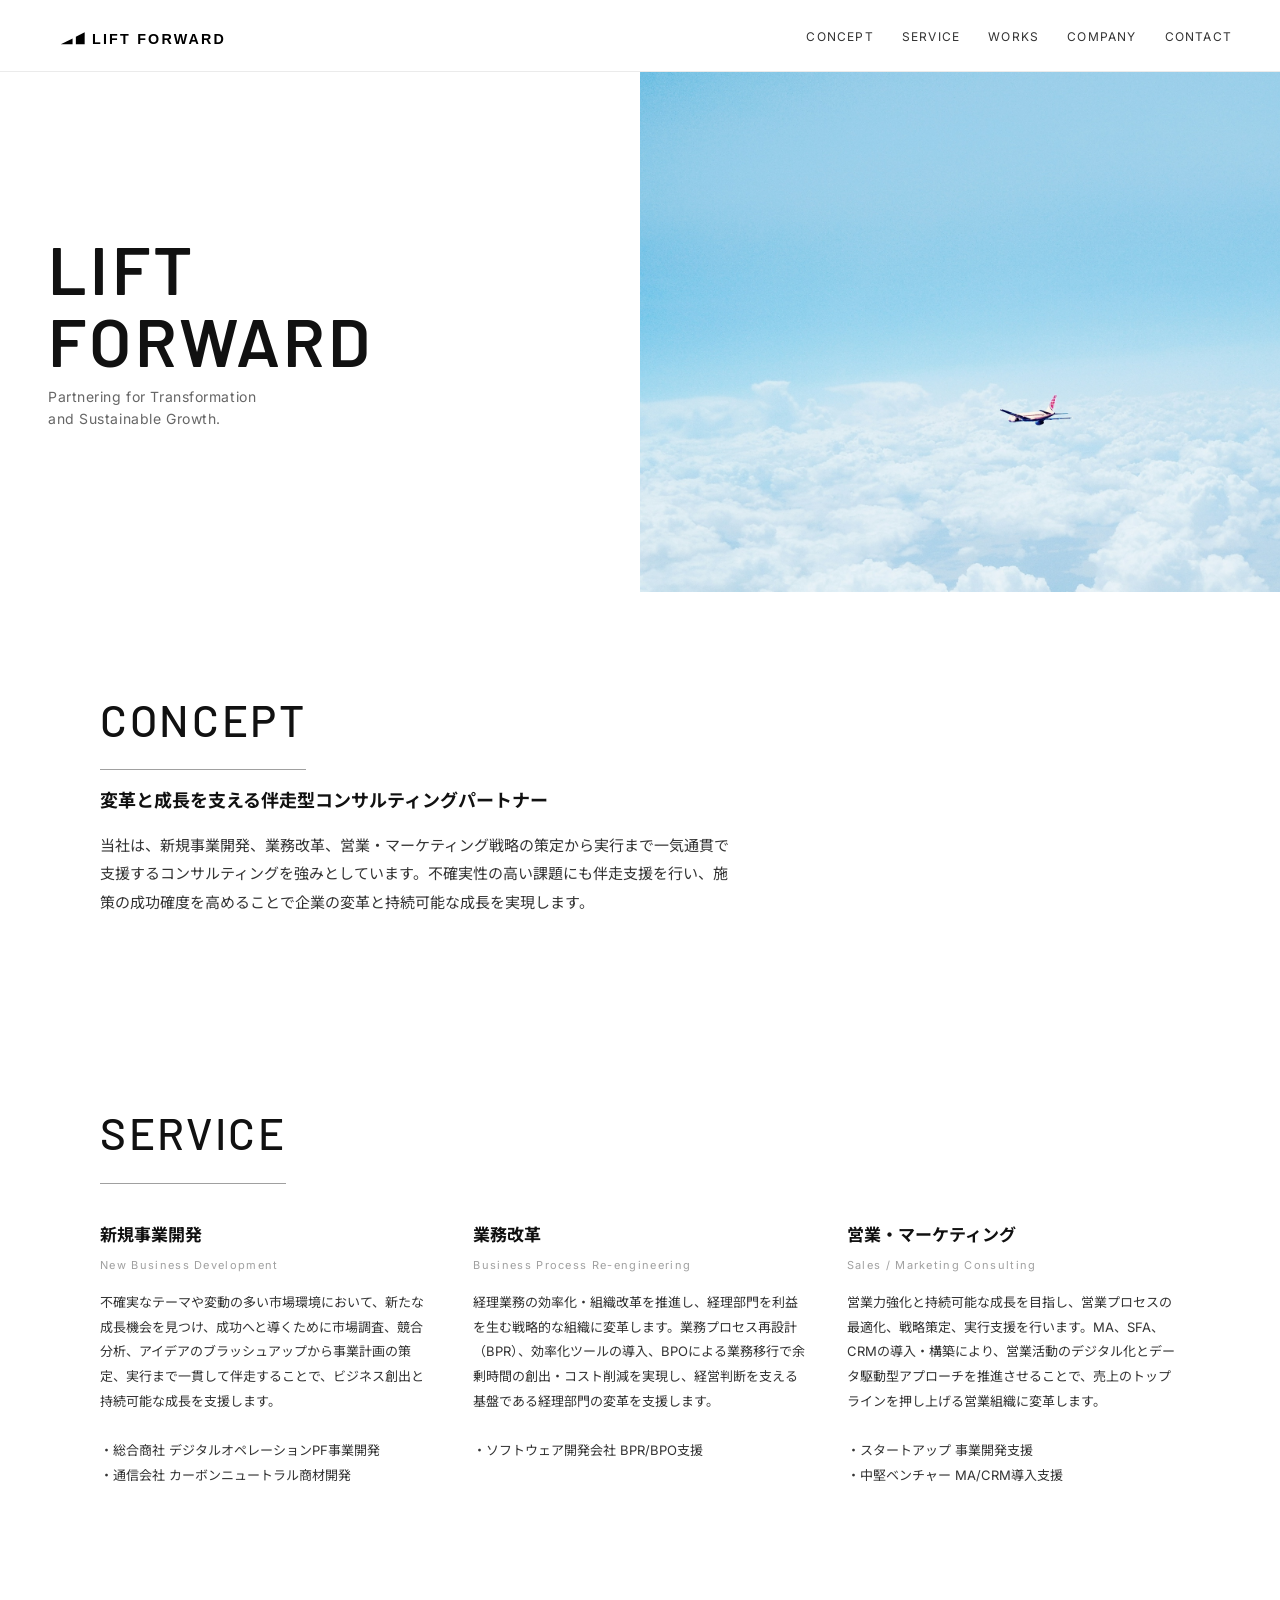
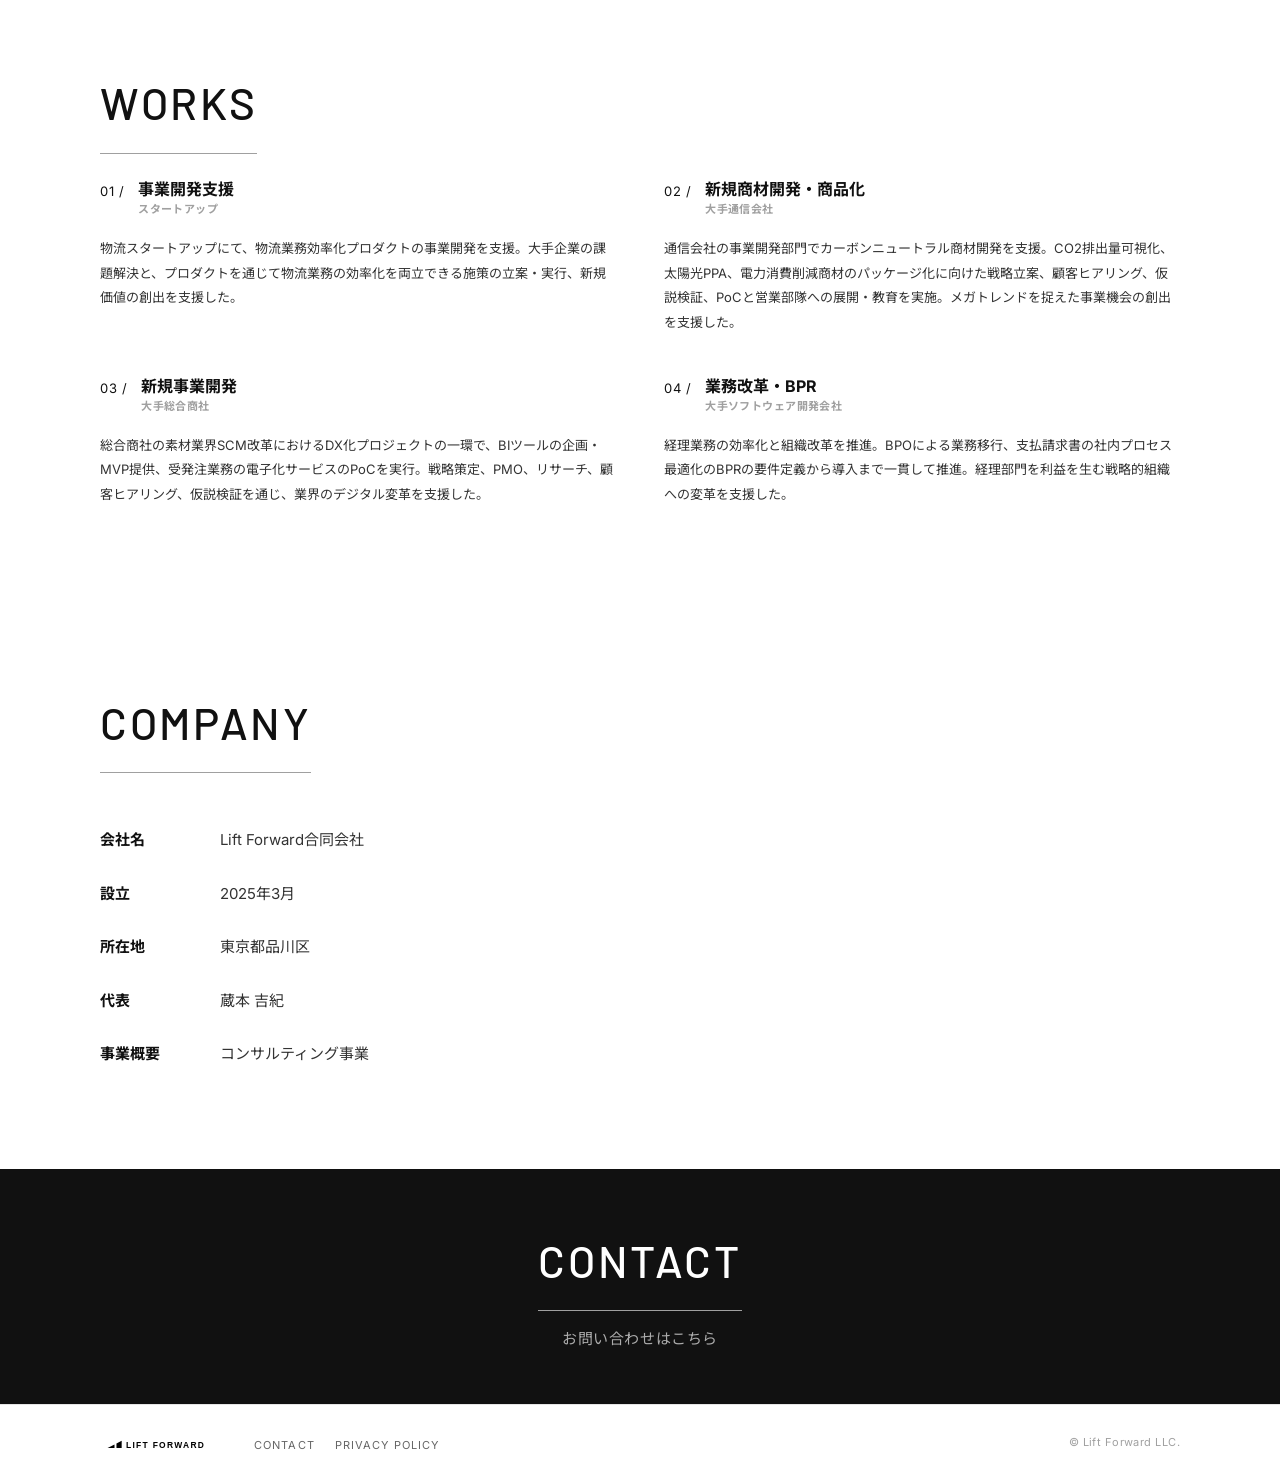
==== index.html @ ae910fff "initial commit" ====
<!DOCTYPE html>
<html lang="ja">

<head>
  <meta charset="UTF-8">
  <meta http-equiv="X-UA-Compatible" content="IE=edge">
  <meta name="viewport" content="width=device-width, initial-scale=1.0">
  <title>Lift Forward</title>
    <link rel="icon" href="/favicon.ico" type="image/x-icon">
    <link rel="shortcut icon" href="/favicon.ico" type="image/x-icon">
  <link rel="preconnect" href="https://fonts.googleapis.com">
  <link rel="preconnect" href="https://fonts.gstatic.com" crossorigin>
  <link href="https://fonts.googleapis.com/css2?family=Barlow:wght@500;600&family=Inter:wght@400&family=Noto+Sans+JP:wght@400;700&display=swap" rel="stylesheet">
  <link rel="stylesheet" href="/css/style.css">
  <script src="/js/script.js"></script>
</head>

<body>
  <header class="header container--1400 fade-in">
    <a class="header__logo" href="/">
      <img src="/img/logo.svg" alt="Lift Forward">
    </a>
    <span class="header__menu-btn"></span>
    <nav class="header__menu">
      <ul class="header__menu-list">
        <li class="header__menu-item">
          <a href="#concept">CONCEPT</a>
        </li>
        <li class="header__menu-item">
          <a href="#service">SERVICE</a>
        </li>
        <li class="header__menu-item">
          <a href="#works">WORKS</a>
        </li>
        <li class="header__menu-item">
          <a href="#company">COMPANY</a>
        </li>
        <li class="header__menu-item">
          <a href="#contact">CONTACT</a>
        </li>
      </ul>
    </nav>
  </header>

  <main>
    <div class="mv fade-in">
      <div class="mv__content">
        <h1 class="heading--1">LIFT<br>FORWARD</h1>
        <p class="mv__text">Partnering for Transformation<br class="is-pc"> and Sustainable Growth.</p>
      </div>
      <div class="mv__photo"></div>
    </div>

    <section id="concept" class="concept container--1200">
      <h2 class="heading--2 fade-in">CONCEPT</h2>
      <div class="fade-in">
        <div class="concept__title">変革と成長を支える伴走型コンサルティングパートナー</div>
        <p class="concept__text">
          当社は、新規事業開発、業務改革、営業・マーケティング戦略の策定から実行まで一気通貫で支援するコンサルティングを強みとしています。不確実性の高い課題にも伴走支援を行い、施策の成功確度を高めることで企業の変革と持続可能な成長を実現します。
        </p>
      </div>
    </section>

    <section id="service" class="service container--1050">
      <h2 class="heading--2 service__heading fade-in">SERVICE</h2>
      <div class="service__content">
        <div class="service__item fade-in">
          <div class="service__detail">
            <h3 class="service__title" data-title="New Business Development">新規事業開発</h3>
            <p class="service__text">
              不確実なテーマや変動の多い市場環境において、新たな成長機会を見つけ、成功へと導くために市場調査、競合分析、アイデアのブラッシュアップから事業計画の策定、実行まで一貫して伴走することで、ビジネス創出と持続可能な成長を支援します。<br><br>
              
              ・総合商社 デジタルオペレーションPF事業開発<br>
              ・通信会社 カーボンニュートラル商材開発
            </p>
          </div>
        </div>
        <div class="service__item fade-in">
          <div class="service__detail">
            <h3 class="service__title" data-title="Business Process Re-engineering">業務改革</h3>
            <p class="service__text">
              経理業務の効率化・組織改革を推進し、経理部門を利益を生む戦略的な組織に変革します。業務プロセス再設計（BPR）、効率化ツールの導入、BPOによる業務移行で余剰時間の創出・コスト削減を実現し、経営判断を支える基盤である経理部門の変革を支援します。<br><br>
              
              ・ソフトウェア開発会社 BPR/BPO支援<br>
            </p>
          </div>
        </div>
        <div class="service__item fade-in">
          <div class="service__detail">
            <h3 class="service__title" data-title="Sales / Marketing Consulting">営業・マーケティング</h3>
            <p class="service__text">
              営業力強化と持続可能な成長を目指し、営業プロセスの最適化、戦略策定、実行支援を行います。MA、SFA、CRMの導入・構築により、営業活動のデジタル化とデータ駆動型アプローチを推進させることで、売上のトップラインを押し上げる営業組織に変革します。<br><br>
              
              ・スタートアップ 事業開発支援<br>
              ・中堅ベンチャー MA/CRM導入支援
            </p>
          </div>
        </div>
      </div>
    </section>

    <section id="works" class="works container--1050">
      <h2 class="heading--2 works__heading fade-in">WORKS</h2>
      <div class="works__wrap fade-in">
        <div class="works__content">
          <div class="works__item">
            <div class="works__title-block">
              <span class="works__num">01</span>
              <div class="works__subtitle">スタートアップ</div>
              <div class="works__title">事業開発支援</div>
            </div>
            <p class="works__text">
              物流スタートアップにて、物流業務効率化プロダクトの事業開発を支援。大手企業の課題解決と、プロダクトを通じて物流業務の効率化を両立できる施策の立案・実行、新規価値の創出を支援した。
            </p>
          </div>
          <div class="works__item">
            <div class="works__title-block">
              <span class="works__num">02</span>
              <div class="works__subtitle">大手通信会社</div>
              <div class="works__title">新規商材開発・商品化</div>
            </div>
            <p class="works__text">
              通信会社の事業開発部門でカーボンニュートラル商材開発を支援。CO2排出量可視化、太陽光PPA、電力消費削減商材のパッケージ化に向けた戦略立案、顧客ヒアリング、仮説検証、PoCと営業部隊への展開・教育を実施。メガトレンドを捉えた事業機会の創出を支援した。
            </p>
          </div>
          <div class="works__item">
            <div class="works__title-block">
              <span class="works__num">03</span>
              <div class="works__subtitle">大手総合商社</div>
              <div class="works__title">新規事業開発</div>
            </div>
            <p class="works__text">
              総合商社の素材業界SCM改革におけるDX化プロジェクトの一環で、BIツールの企画・MVP提供、受発注業務の電子化サービスのPoCを実行。戦略策定、PMO、リサーチ、顧客ヒアリング、仮説検証を通じ、業界のデジタル変革を支援した。
            </p>
          </div>
          <div class="works__item">
            <div class="works__title-block">
              <span class="works__num">04</span>
              <div class="works__subtitle">大手ソフトウェア開発会社</div>
              <div class="works__title">業務改革・BPR</div>
            </div>
            <p class="works__text">
              経理業務の効率化と組織改革を推進。BPOによる業務移行、支払請求書の社内プロセス最適化のBPRの要件定義から導入まで一貫して推進。経理部門を利益を生む戦略的組織への変革を支援した。
            </p>
          </div>
        </div>
        <div class="works__period">
          <div class="works__period-text">2021&nbsp;</div>
          <span class="works__period-line"></span>
          <div class="works__period-text">&nbsp;Present</div>
        </div>
      </div>
    </section>


    <section id="company" class="company container--1050 fade-in">
      <h2 class="heading--2">COMPANY</h2>
      <dl class="company__table">
        <dt>会社名</dt>
        <dd>Lift Forward合同会社</dd>
        <dt>設立</dt>
        <dd>2025年3月</dd>
        <dt>所在地</dt>
        <dd>東京都品川区</dd>
        <dt>代表</dt>
        <dd>蔵本 吉紀</dd>
        <dt>事業概要</dt>
        <dd>コンサルティング事業</dd>       
      </dl>
    </section>

    <section id="contact" class="contact fade-in">
      <a href="https://share.hsforms.com/1t3qfGLi1QRy1oQM1KG4_0g597ad" target="_blank" rel="noopener noreferrer">
        <h2 class="heading--2 contact__heading">CONTACT</h2>
        <div class="contact__text">お問い合わせはこちら</div>
      </a>
    </section>
  </main>

  <footer class="footer">
    <div class="footer__inner container--1200">
      <a href="/">
        <img class="footer__logo" src="/img/logo.svg" alt="Lift Forward">
      </a>
      <div class="spacer is-sp"></div>
      <ul class="footer__menu">
        <li class="footer__menu-item">
          <a href="https://42mtbp.share-na2.hsforms.com/2_3L29lLdQd2kLqpNpSA-Hw" rel="noopener noreferrer">CONTACT</a>
        </li>
        <li class="footer__menu-item">
          <a href="privacy.html" rel="noopener noreferrer">PRIVACY POLICY</a>
        </li>
      </ul>
      <div class="footer__copyright">© Lift Forward LLC.</div>
    </div>
  </footer>
</body>

</html>
---- css/style.css ----
/* ============================================================
   Lift Forward — style.css

   Type scale  : Major Third (×1.25)
                 0.75rem / 0.875rem / 1rem / 1.25rem / 1.5rem
                 + clamp() for display headings
   Units       : rem for fonts & spacing / px for borders & fixed UI
   Borders     : 4箇所のみ（header下・CONCEPTアクセント・SERVICE区切り・footer上）
   Web fonts   : Lusitana(400) + Noto Sans JP(400,700) のみ
   ============================================================ */


/* ── Variables ─────────────────────────── */

:root {
  --black   : #111111;
  --white   : #ffffff;
  --gray    : #a0a0a0;
  --text    : #333333;
  --muted   : #666666;

  --header-h: 72px;
  --pad-x   : 3rem;       /* 48px */
  --max-w   : 1080px;
  --sec-py  : 5.5rem;     /* ~88px */
}

@media (max-width: 899px) {
  :root {
    --header-h: 56px;
    --pad-x   : 1.25rem;  /* 20px */
    --sec-py  : 3.5rem;   /* 56px */
  }
}


/* ── Reset ─────────────────────────────── */

*, *::before, *::after { box-sizing: border-box; }

html { scroll-behavior: smooth; }

body, h1, h2, h3, p, dl, dt, dd, ul, ol, li, figure {
  margin: 0; padding: 0;
}

ul, ol  { list-style: none; }
img     { display: block; max-width: 100%; }
a       { color: inherit; text-decoration: none; }

h1, h2, h3 { font-size: inherit; font-weight: inherit; }


/* ── Base ──────────────────────────────── */

body {
  font-family   : 'Inter', 'Noto Sans JP', sans-serif;
  font-size     : 1rem;          /* 16px */
  line-height   : 1.8;
  color         : var(--text);
  background    : var(--white);
  -webkit-font-smoothing: antialiased;
}

body.is-fixed { overflow: hidden; }


/* ── Visibility ────────────────────────── */

.is-pc { display: block; }
.is-sp { display: none;  }

@media (max-width: 899px) {
  .is-pc { display: none;  }
  .is-sp { display: block; }
}

/* fade-in: JS が .scroll-in を付与するが非表示にはしない */
.fade-in, .scroll-in { opacity: 1; transform: none; }


/* ── Display type ──────────────────────── */

/*
  Major Third スケール（×1.25）
  display-lg : clamp(3rem, 5.5vw, 4.5rem)  = 48–72px
  display-sm : clamp(2rem, 4vw,   3.5rem)  = 32–56px
*/

.heading--1 {
  font-family   : 'Barlow', sans-serif;
  font-size     : clamp(2.75rem, 5.5vw, 4.25rem);
  font-weight   : 600;
  line-height   : 1.05;
  letter-spacing: 0.05em;
  color         : var(--black);
}

.heading--2 {
  font-family   : 'Barlow', sans-serif;
  font-size     : clamp(1.75rem, 3.5vw, 2.75rem);
  font-weight   : 500;
  letter-spacing: 0.06em;
  color         : var(--black);
  padding-bottom: 0.625rem;
  border-bottom : 1px solid var(--gray);
  display       : inline-block;
}


/* ── Header ────────────────────────────── */

.header {
  position      : fixed;
  top           : 0; left: 0; right: 0;
  height        : var(--header-h);
  display       : flex;
  align-items   : center;
  justify-content: space-between;
  padding       : 0 var(--pad-x);
  background    : var(--white);
  border-bottom : 1px solid rgba(0,0,0,0.08);  /* ① header下 */
  z-index       : 100;
}

.header__logo img {
  height: 2.75rem;   /* 44px */
  width : auto;
}

/* Nav — PC */
.header__menu-list { display: flex; gap: 1.75rem; }

.header__menu-item a {
  font-family   : 'Inter', sans-serif;
  font-size     : 0.75rem;     /* 12px */
  font-weight   : 400;
  letter-spacing: 0.1em;
  position      : relative;
}

.header__menu-item a::after {
  content   : '';
  position  : absolute;
  bottom    : -2px; left: 0;
  width     : 0; height: 1px;
  background: var(--black);
  transition: width 0.25s ease;
}
.header__menu-item a:hover::after { width: 100%; }

/* Hamburger — SP */
.header__menu-btn { display: none; }

@media (max-width: 899px) {
  .header__logo img { height: 2rem; }

  .header__menu-btn {
    display : block;
    position: relative;
    width: 1.625rem; height: 1rem;   /* 26×16px */
    cursor  : pointer;
    z-index : 301;
  }
  .header__menu-btn::before,
  .header__menu-btn::after {
    content   : '';
    position  : absolute;
    left      : 0;
    width     : 100%; height: 1px;
    background: var(--black);
    transition: transform 0.3s ease, background 0.3s ease;
  }
  .header__menu-btn::before { top: 3px; }
  .header__menu-btn::after  { top: 13px; }

  .header__menu-btn.is-open::before,
  .header__menu-btn.is-open::after { background: var(--white); }
  .header__menu-btn.is-open::before { transform: translateY(5px)  rotate(45deg);  }
  .header__menu-btn.is-open::after  { transform: translateY(-5px) rotate(-45deg); }

  /* SP overlay menu */
  .header__menu {
    position  : fixed; inset: 0;
    background: var(--black);
    display   : flex;
    align-items: center;
    padding   : 0 var(--pad-x);
    opacity   : 0; visibility: hidden;
    transition: opacity 0.3s ease, visibility 0.3s ease;
    z-index   : 300;
  }
  .header__menu.is-open { opacity: 1; visibility: visible; }

  .header__menu-list { flex-direction: column; gap: 1.25rem; }

  .header__menu-item a {
    color      : var(--white);
    font-size  : 1.5rem;
    font-weight: 300;
  }
  .header__menu-item a::after { background: var(--white); }
}


/* ── MV / Hero ─────────────────────────── */

.mv {
  display              : grid;
  grid-template-columns: 1fr 1fr;
  height               : 58vh;
  min-height           : 380px;
  max-height           : 520px;
  margin-top           : var(--header-h);
  overflow             : hidden;
}

.mv__content {
  display        : flex;
  flex-direction : column;
  justify-content: center;
  padding        : 3.5rem var(--pad-x);
}

.mv__photo {
  background: url(/img/mv_pc_01.jpg) center / cover no-repeat;
}

.mv__text {
  margin-top    : 0.625rem;   /* 10px */
  font-size     : 0.875rem;   /* 14px */
  font-weight   : 400;
  letter-spacing: 0.04em;
  line-height   : 1.6;
  color         : var(--muted);
}

@media (max-width: 899px) {
  .mv {
    display   : block;
    position  : relative;
    height    : 72vw;
    min-height: 300px;
    max-height: 440px;
  }
  .mv__photo {
    background-image: url(/img/mv_sp_01.jpg);
    position: absolute; inset: 0;
    height  : 100%;
  }
  .mv__content {
    position: absolute; inset: 0;
    z-index : 1;
    display : flex;
    flex-direction : column;
    justify-content: center;
    padding : 1.75rem var(--pad-x);
    background: transparent;
  }
  .heading--1 { font-size: 2.25rem; }
  .mv__text   { margin-top: 0.5rem; font-size: 0.75rem; }
}


/* ── Section wrapper (共通) ────────────── */

.concept,
.service,
.works,
.company {
  max-width: calc(var(--max-w) + var(--pad-x) * 2);
  margin   : 0 auto;
  padding  : var(--sec-py) var(--pad-x);
}


/* ── CONCEPT ───────────────────────────── */

.concept__title {
  margin-top    : 1rem;
  font-size     : 1.125rem;   /* 18px */
  font-weight   : 700;
  line-height   : 1.65;
  color         : var(--black);
}

.concept__text {
  margin-top: 1rem;
  max-width : 40rem;   /* ~640px */
  font-size : 0.9375rem;   /* 15px */
  line-height: 1.9;
  color     : var(--text);
}

@media (max-width: 899px) {
  .concept__title { font-size: 1.0625rem; }   /* 17px */
  .concept__text  { font-size: 0.875rem; }    /* 14px */
}


/* ── SERVICE ───────────────────────────── */

.service__content {
  display              : grid;
  grid-template-columns: repeat(3, 1fr);
  gap                  : 0 2.5rem;
  margin-top           : 1rem;
}

.service__item {
  padding-top: 1.25rem;
}

.service__title {
  font-size  : 1.0625rem;   /* 17px */
  font-weight: 700;
  color      : var(--black);
}

.service__title::after {
  content       : attr(data-title);
  display       : block;
  margin-top    : 0.375rem;
  font-family   : 'Inter', sans-serif;
  font-size     : 0.6875rem;   /* 11px */
  font-weight   : 400;
  letter-spacing: 0.12em;
  color         : var(--gray);
}

.service__text {
  margin-top : 0.875rem;
  font-size  : 0.8125rem;   /* 13px */
  line-height: 1.9;
  color      : var(--text);
}

@media (max-width: 899px) {
  .service__content { grid-template-columns: 1fr; }
  .service__item + .service__item { margin-top: 2rem; }
}


/* ── WORKS ─────────────────────────────── */

.works__content {
  display        : grid;
  grid-template-columns: repeat(2, 1fr);
  gap            : 2.5rem 3rem;
  margin-top     : 1.5rem;
}

.works__item {}

.works__title-block {
  display              : grid;
  grid-template-columns: auto 1fr;
  grid-template-rows   : auto auto;
  gap                  : 0 0.875rem;
}

.works__num {
  grid-row     : 1 / 3;
  align-self   : start;
  padding-top  : 0.125rem;
  font-family  : 'Inter', sans-serif;
  font-size    : 0.8125rem;   /* 13px */
  letter-spacing: 0.04em;
  color        : var(--black);
  white-space  : nowrap;
}
.works__num::after { content: ' /'; }

.works__subtitle {
  grid-row     : 2; grid-column: 2;
  font-size    : 0.6875rem;   /* 11px */
  font-weight  : 700;
  color        : var(--gray);
  letter-spacing: 0.04em;
}

.works__title {
  grid-row     : 1; grid-column: 2;
  font-size    : 1rem;
  font-weight  : 700;
  color        : var(--black);
  line-height  : 1.4;
}

.works__text {
  margin-top : 1rem;
  font-size  : 0.8125rem;   /* 13px */
  line-height: 1.9;
  color      : var(--text);
}

.works__period { display: none; }

@media (max-width: 899px) {
  .works__content { grid-template-columns: 1fr; gap: 2rem; }
}


/* ── COMPANY ───────────────────────────── */

.company__table {
  display              : grid;
  grid-template-columns: 7.5rem 1fr;   /* 120px */
  margin-top           : 2.5rem;
}

.company__table dt,
.company__table dd {
  padding     : 0.875rem 0;
  font-size   : 0.9375rem;   /* 15px */
  line-height : 1.7;
}

.company__table dt {
  font-weight  : 700;
  color        : var(--black);
  padding-right: 1.25rem;
}

.company__table dd { color: var(--text); }

@media (max-width: 899px) {
  .company__table { grid-template-columns: 5rem 1fr; }
  .company__table dt,
  .company__table dd { font-size: 0.875rem; }
}


/* ── CONTACT ───────────────────────────── */

.contact { padding: 0; }

.contact a {
  display        : flex;
  flex-direction : column;
  align-items    : center;
  justify-content: center;
  padding        : 3.25rem var(--pad-x);   /* 52px */
  background     : var(--black);
  transition     : opacity 0.2s;
}
.contact a:hover { opacity: 0.85; }

.contact__heading { color: var(--white); }

.contact__text {
  margin-top    : 0.875rem;
  font-size     : 0.9375rem;
  color         : rgba(255,255,255,0.65);
  letter-spacing: 0.04em;
}

@media (max-width: 899px) {
  .contact a     { padding: 2.5rem var(--pad-x); }
  .contact__text { font-size: 0.8125rem; }
}


/* ── Footer ────────────────────────────── */

.footer { border-top: 1px solid rgba(0,0,0,0.1); }   /* ④ footer上 */

.footer__inner {
  max-width: calc(var(--max-w) + var(--pad-x) * 2);
  margin   : 0 auto;
  padding  : 1.5rem var(--pad-x);
  display  : flex;
  align-items: center;
  gap      : 1.5rem;
}

.footer__logo { height: 1.625rem; width: auto; }

.footer__menu { display: flex; gap: 1.25rem; }

.footer__menu-item a {
  font-family   : 'Inter', sans-serif;
  font-size     : 0.6875rem;   /* 11px */
  letter-spacing: 0.1em;
  color         : var(--muted);
  transition    : color 0.2s;
}
.footer__menu-item a:hover { color: var(--black); }

.footer__copyright {
  margin-left   : auto;
  font-size     : 0.6875rem;
  color         : var(--gray);
  letter-spacing: 0.04em;
}

.spacer { display: none; }

@media (max-width: 899px) {
  .footer__inner    { flex-wrap: wrap; gap: 0.75rem; }
  .footer__copyright { width: 100%; margin-left: 0; }
}


/* ── Privacy ───────────────────────────── */

.privacy {
  max-width : calc(var(--max-w) + var(--pad-x) * 2);
  margin    : var(--header-h) auto 0;
  padding   : 4rem var(--pad-x) 6rem;
}

.privacy__heading {
  font-family   : 'Inter', sans-serif;
  font-size     : 2rem;
  font-weight   : 300;
  letter-spacing: 0.06em;
}

.privacy__text {
  margin-top : 1.75rem;
  font-size  : 0.875rem;
  line-height: 1.9;
}

.privacy__link {
  display      : inline-block;
  margin-top   : 1.5rem;
  font-size    : 0.875rem;
  font-weight  : 700;
  border-bottom: 1px solid var(--black);
  padding-bottom: 2px;
  transition   : opacity 0.2s;
}
.privacy__link:hover { opacity: 0.6; }
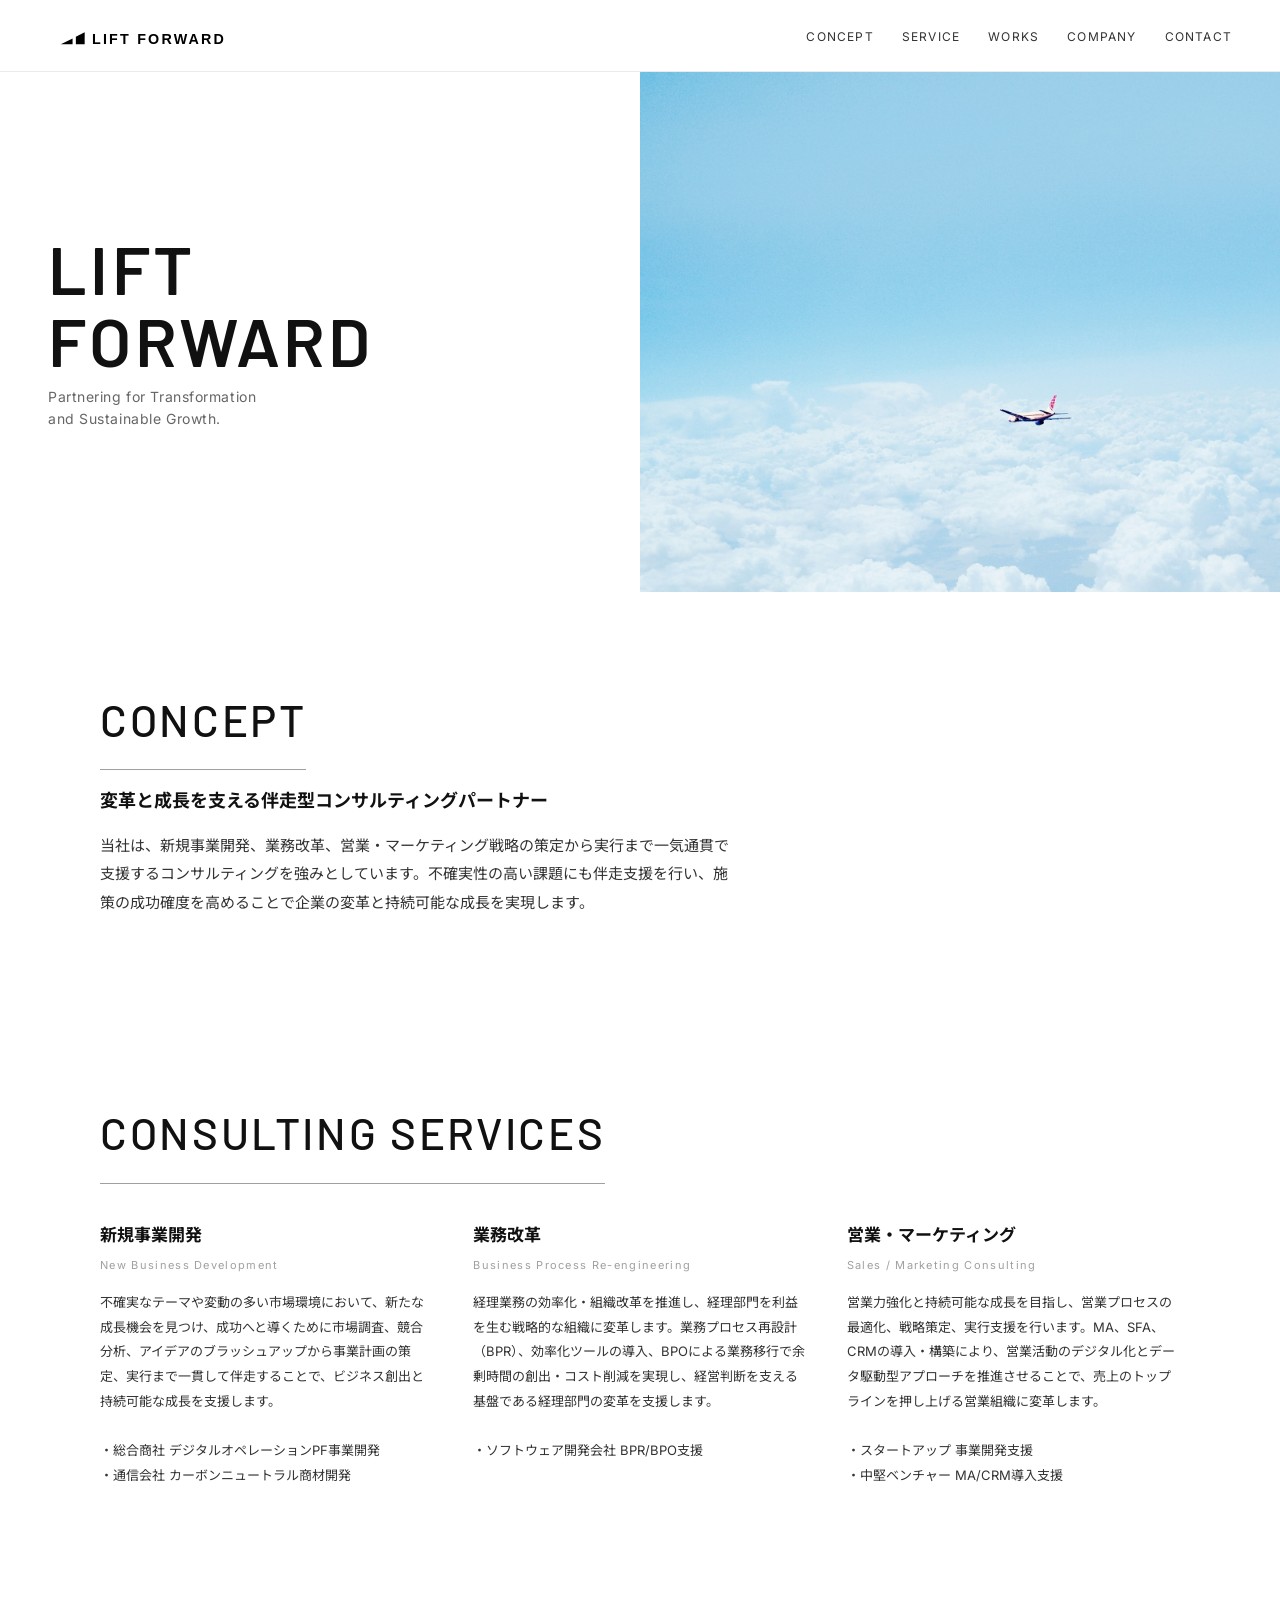
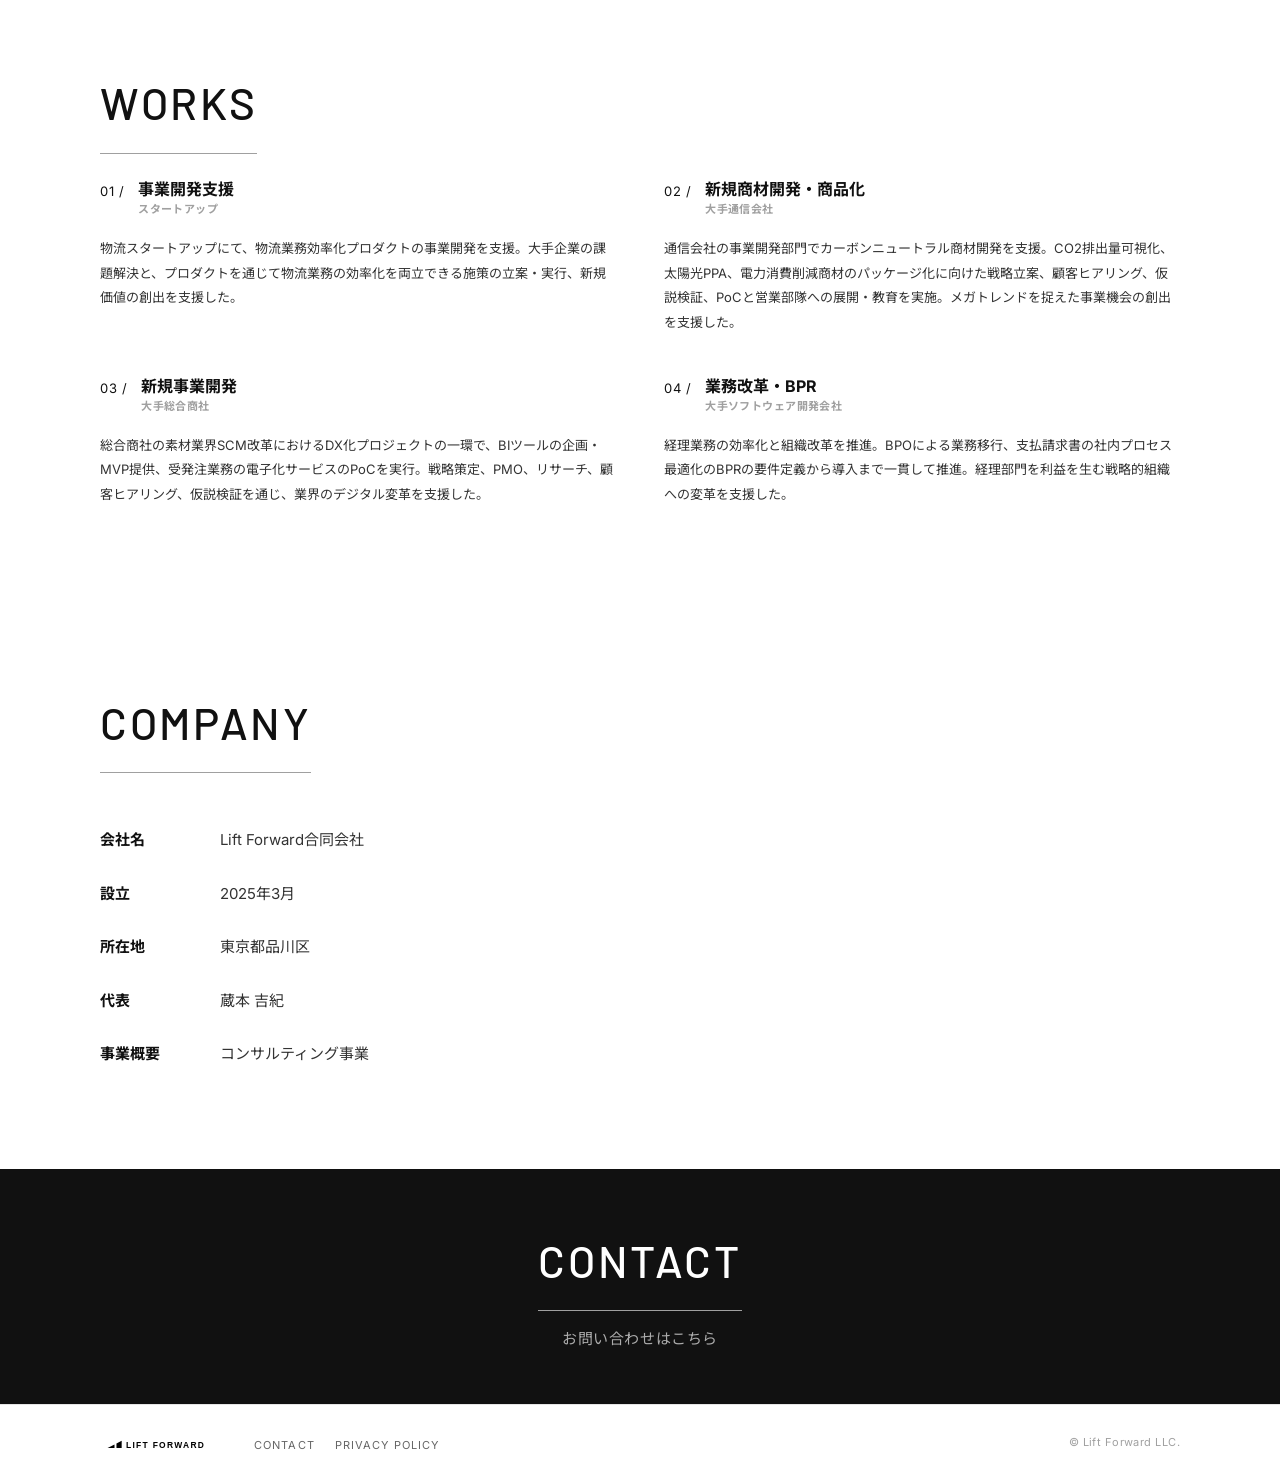
==== commit 871e068e: "修正内容を一言で" ====
--- a/index.html
+++ b/index.html
@@ -62,7 +62,7 @@
     </section>
 
     <section id="service" class="service container--1050">
-      <h2 class="heading--2 service__heading fade-in">SERVICE</h2>
+      <h2 class="heading--2 service__heading fade-in">CONSULTING SERVICES</h2>
       <div class="service__content">
         <div class="service__item fade-in">
           <div class="service__detail">
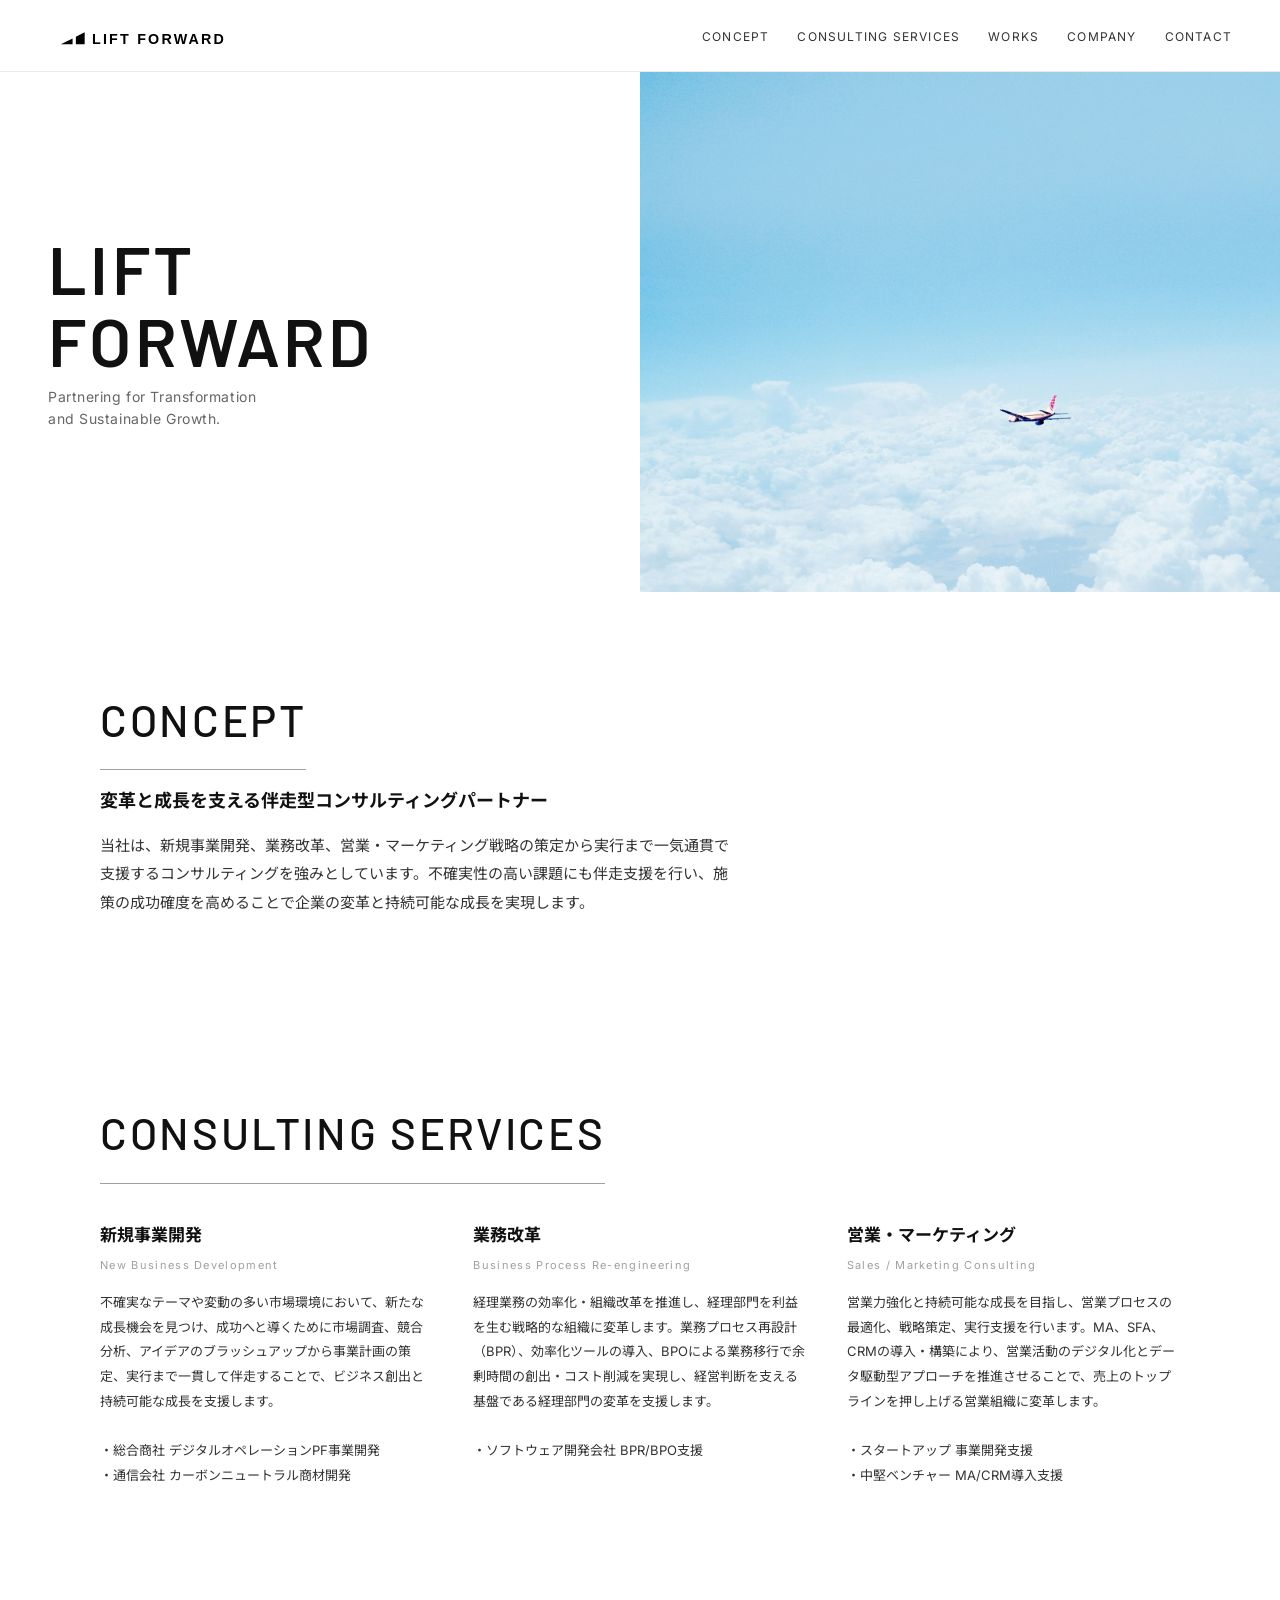
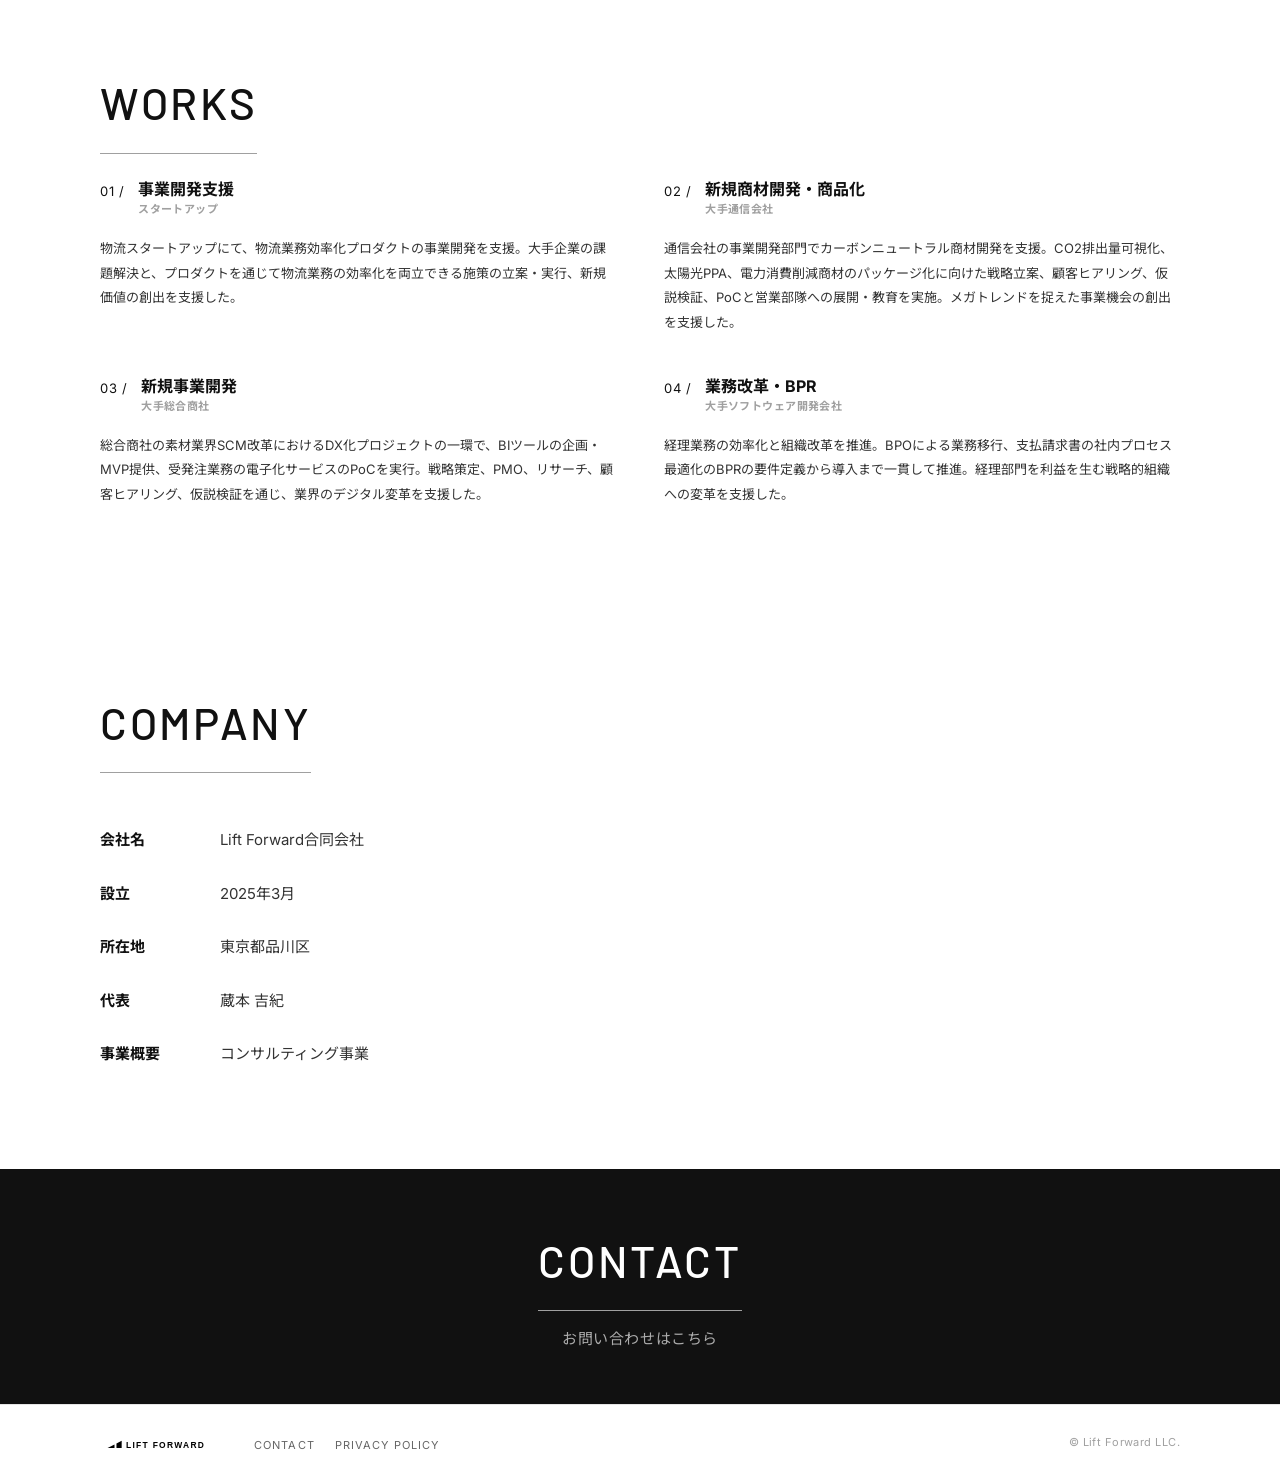
==== commit a6327a62: "nav: SERVICE → CONSULTING SERVICES に変更、不要画像を削除 Co-Authored-By: Claude Sonnet 4.6 <noreply@anthropic." ====
--- a/index.html
+++ b/index.html
@@ -27,7 +27,7 @@
           <a href="#concept">CONCEPT</a>
         </li>
         <li class="header__menu-item">
-          <a href="#service">SERVICE</a>
+          <a href="#service">CONSULTING SERVICES</a>
         </li>
         <li class="header__menu-item">
           <a href="#works">WORKS</a>
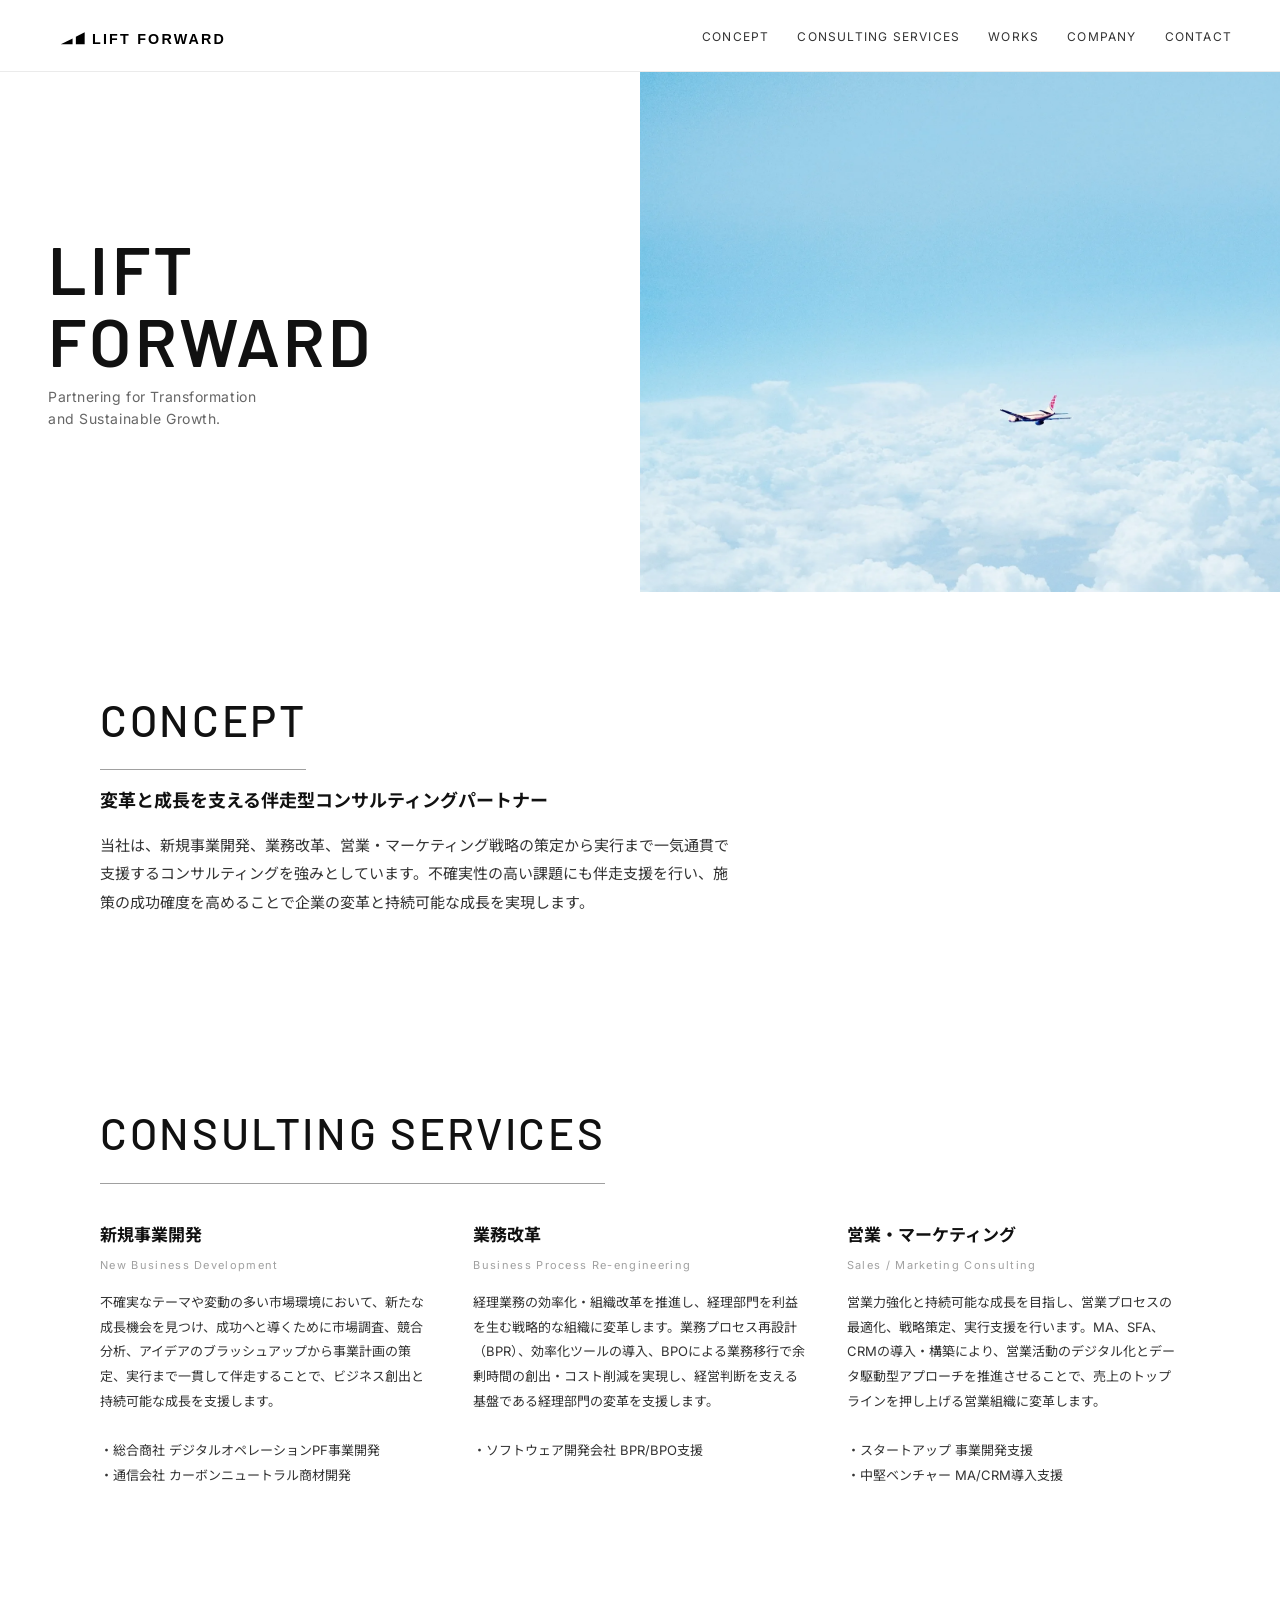
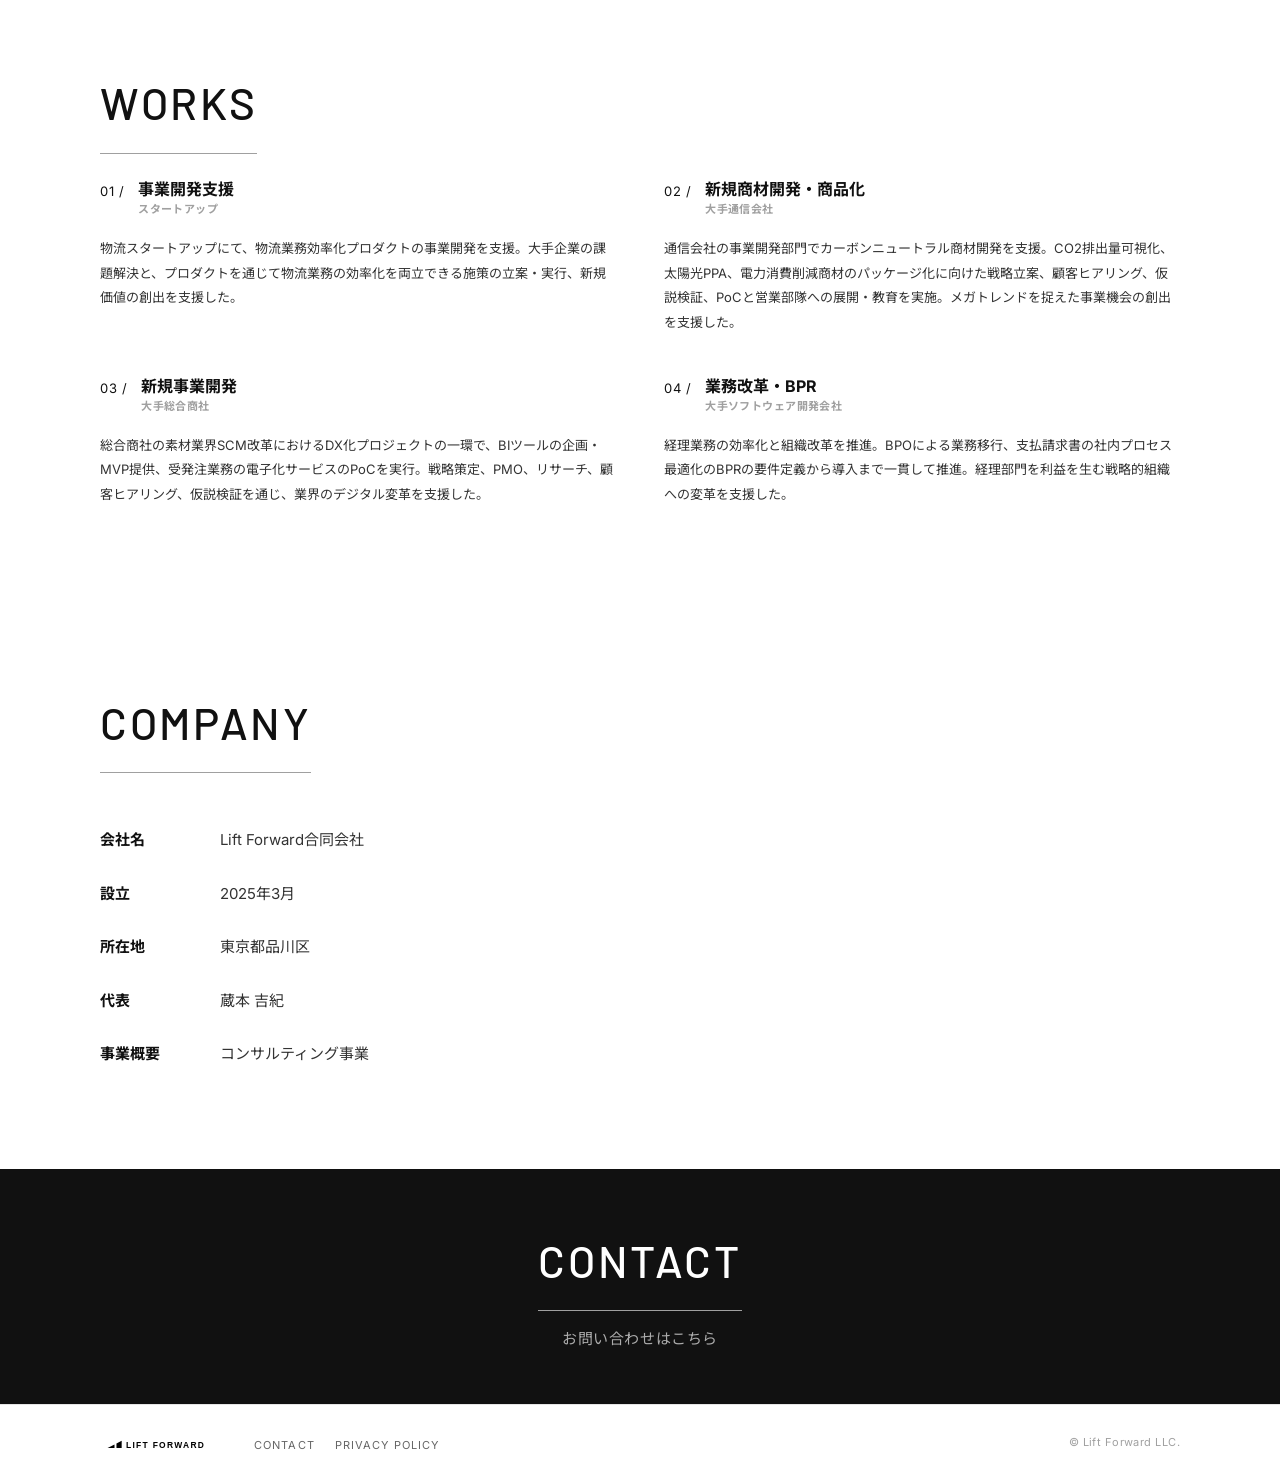
==== commit 6104fd28: "perf: ヒーロー画像をWebPに変換、preloadを追加 - mv_pc_01.jpg 604KB → mv_pc_01.webp 112KB (−81%) - mv_sp_01.jpg  83" ====
--- a/index.html
+++ b/index.html
@@ -11,6 +11,8 @@
   <link rel="preconnect" href="https://fonts.googleapis.com">
   <link rel="preconnect" href="https://fonts.gstatic.com" crossorigin>
   <link href="https://fonts.googleapis.com/css2?family=Barlow:wght@500;600&family=Inter:wght@400&family=Noto+Sans+JP:wght@400;700&display=swap" rel="stylesheet">
+  <link rel="preload" as="image" href="/img/mv_pc_01.webp" type="image/webp" media="(min-width: 900px)">
+  <link rel="preload" as="image" href="/img/mv_sp_01.webp" type="image/webp" media="(max-width: 899px)">
   <link rel="stylesheet" href="/css/style.css">
   <script src="/js/script.js"></script>
 </head>
--- a/css/style.css
+++ b/css/style.css
@@ -223,7 +223,11 @@
 }
 
 .mv__photo {
-  background: url(/img/mv_pc_01.jpg) center / cover no-repeat;
+  background: url(/img/mv_pc_01.jpg) center / cover no-repeat; /* fallback */
+  background: image-set(
+    url(/img/mv_pc_01.webp) type("image/webp"),
+    url(/img/mv_pc_01.jpg)  type("image/jpeg")
+  ) center / cover no-repeat;
 }
 
 .mv__text {
@@ -244,7 +248,11 @@
     max-height: 440px;
   }
   .mv__photo {
-    background-image: url(/img/mv_sp_01.jpg);
+    background-image: url(/img/mv_sp_01.jpg); /* fallback */
+    background-image: image-set(
+      url(/img/mv_sp_01.webp) type("image/webp"),
+      url(/img/mv_sp_01.jpg)  type("image/jpeg")
+    );
     position: absolute; inset: 0;
     height  : 100%;
   }
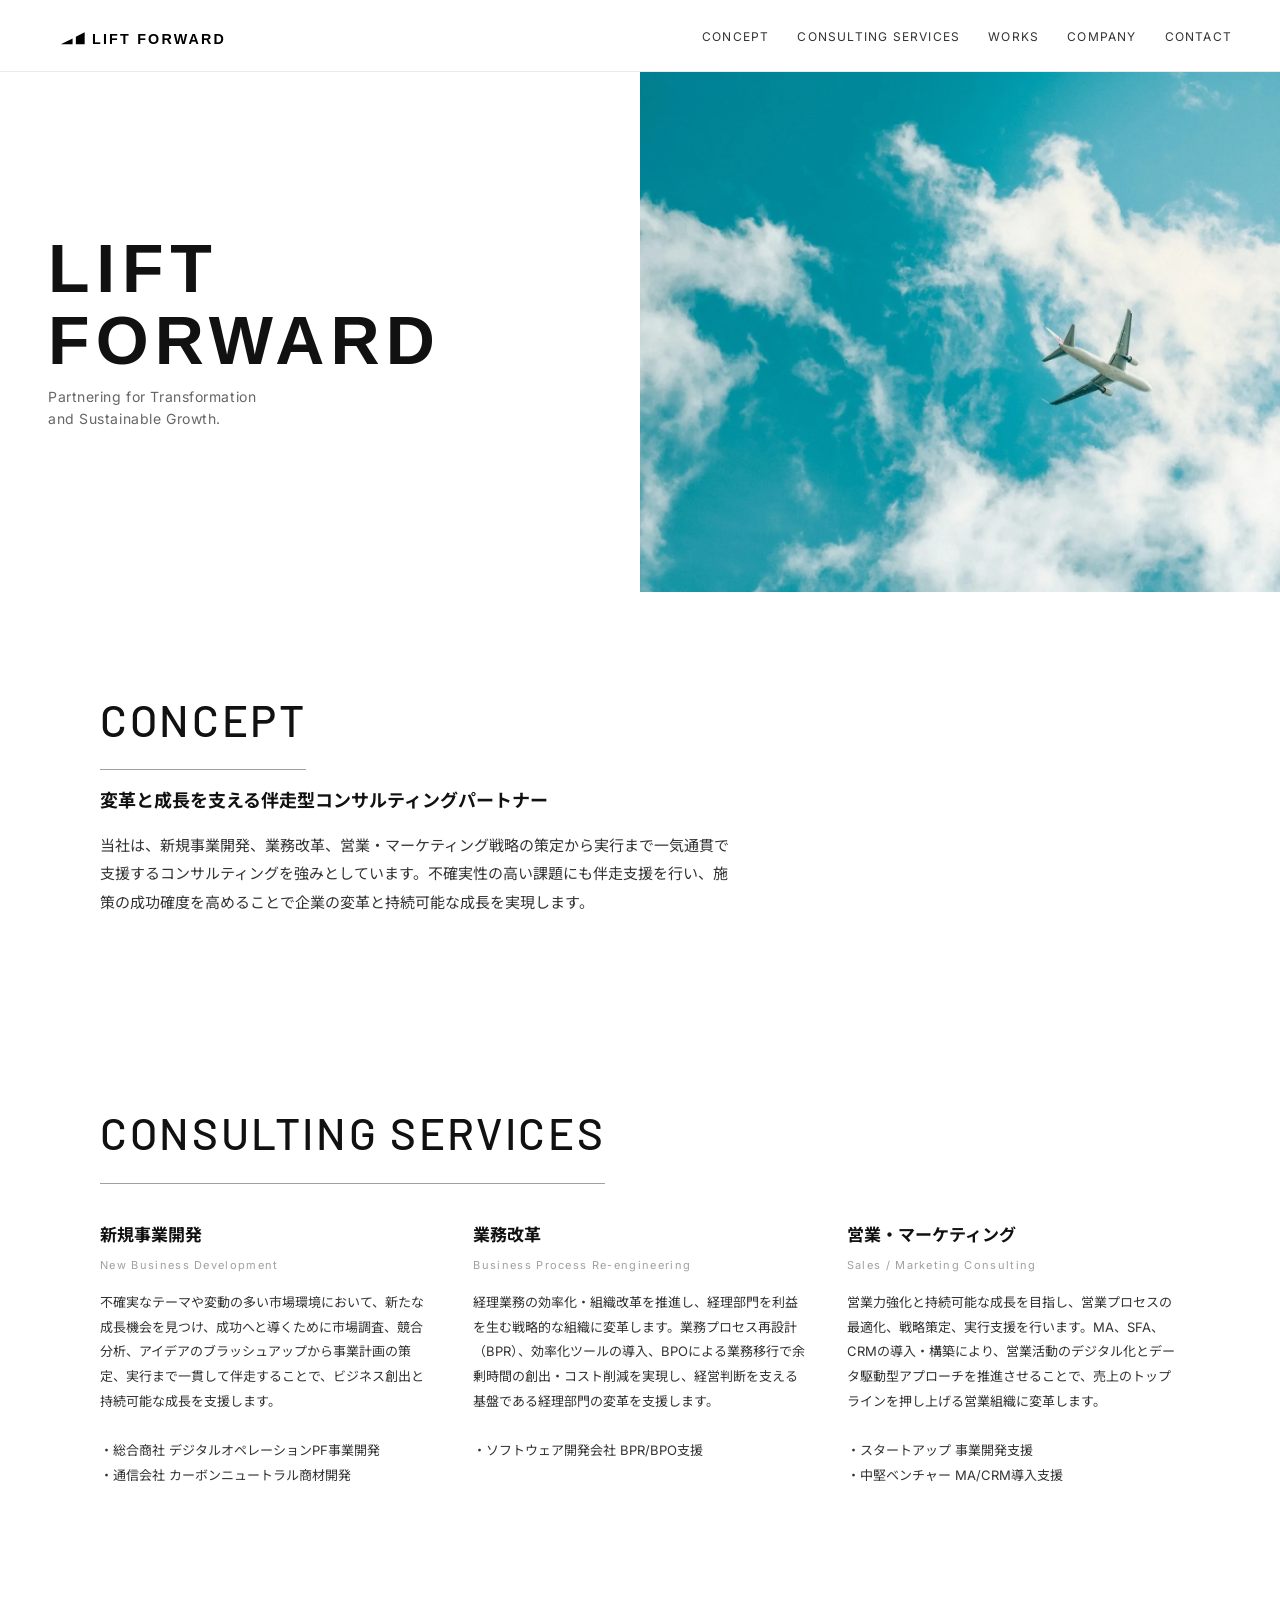
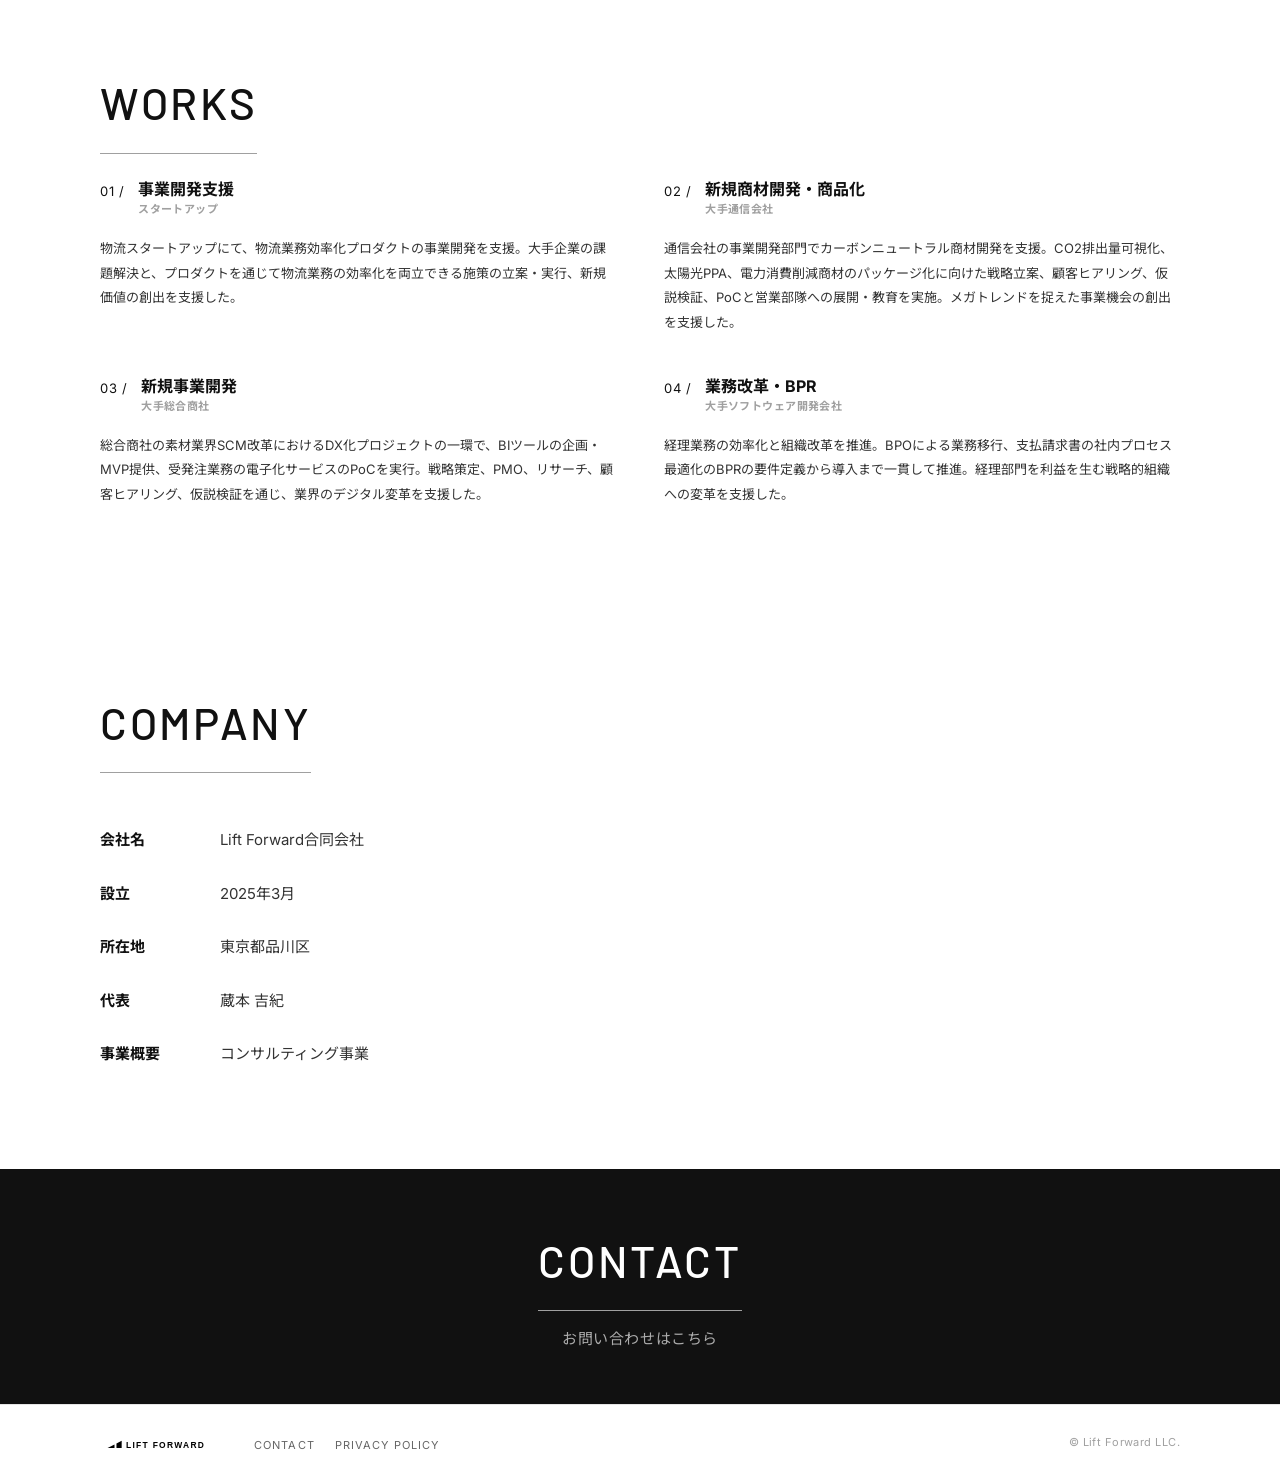
==== commit 48140033: "feat: ヒーロー画像を飛行機写真に差し替え、各種調整 - airplane.jpg をPC/SP用にリサイズ・WebP変換 - SP: background-position 65% center" ====
--- a/index.html
+++ b/index.html
@@ -47,7 +47,7 @@
   <main>
     <div class="mv fade-in">
       <div class="mv__content">
-        <h1 class="heading--1">LIFT<br>FORWARD</h1>
+        <h1 class="heading--1">LIFT<br><span class="heading--1__forward">FORWARD</span></h1>
         <p class="mv__text">Partnering for Transformation<br class="is-pc"> and Sustainable Growth.</p>
       </div>
       <div class="mv__photo"></div>
--- a/css/style.css
+++ b/css/style.css
@@ -88,13 +88,14 @@
 */
 
 .heading--1 {
-  font-family   : 'Barlow', sans-serif;
+  font-family   : 'Helvetica Neue', Helvetica, Arial, sans-serif;
   font-size     : clamp(2.75rem, 5.5vw, 4.25rem);
   font-weight   : 600;
   line-height   : 1.05;
-  letter-spacing: 0.05em;
+  letter-spacing: 0.10em;
   color         : var(--black);
 }
+.heading--1__forward { letter-spacing: 0.09em; }
 
 .heading--2 {
   font-family   : 'Barlow', sans-serif;
@@ -253,6 +254,7 @@
       url(/img/mv_sp_01.webp) type("image/webp"),
       url(/img/mv_sp_01.jpg)  type("image/jpeg")
     );
+    background-position: 65% center;
     position: absolute; inset: 0;
     height  : 100%;
   }
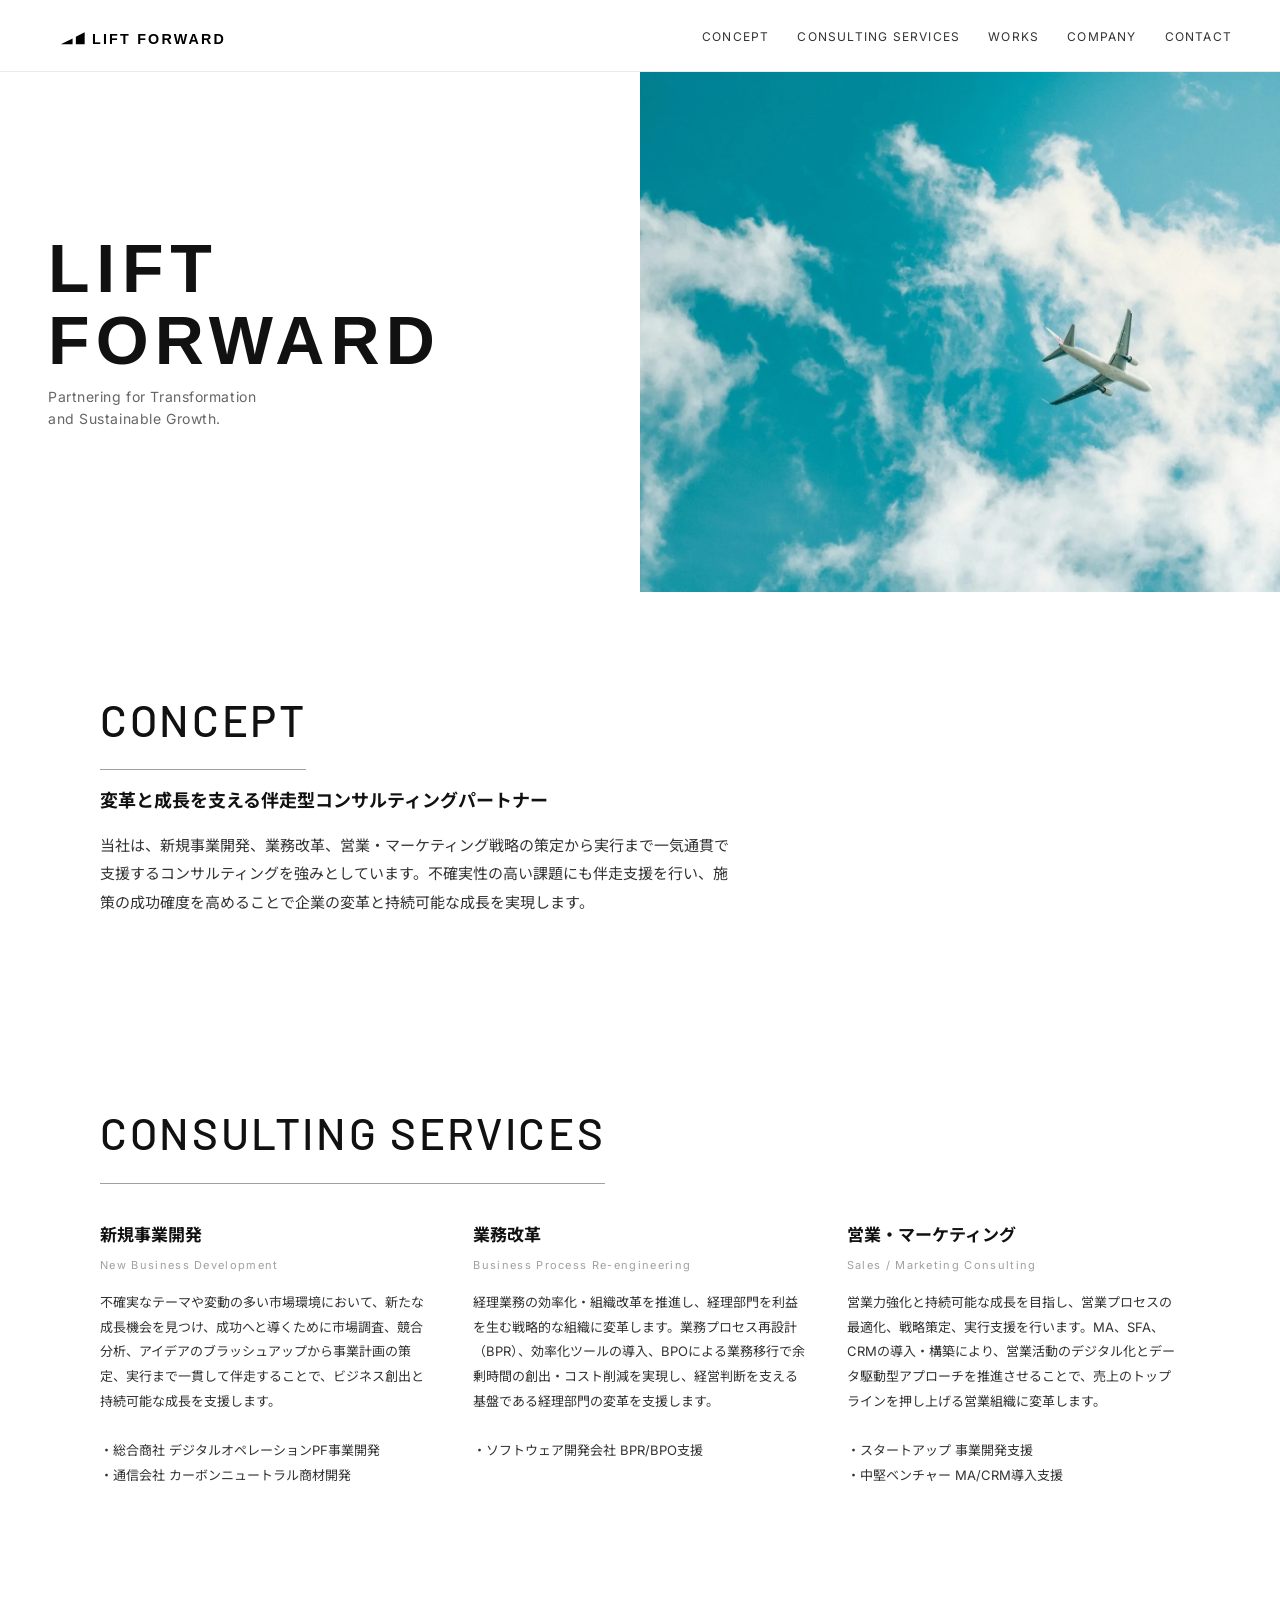
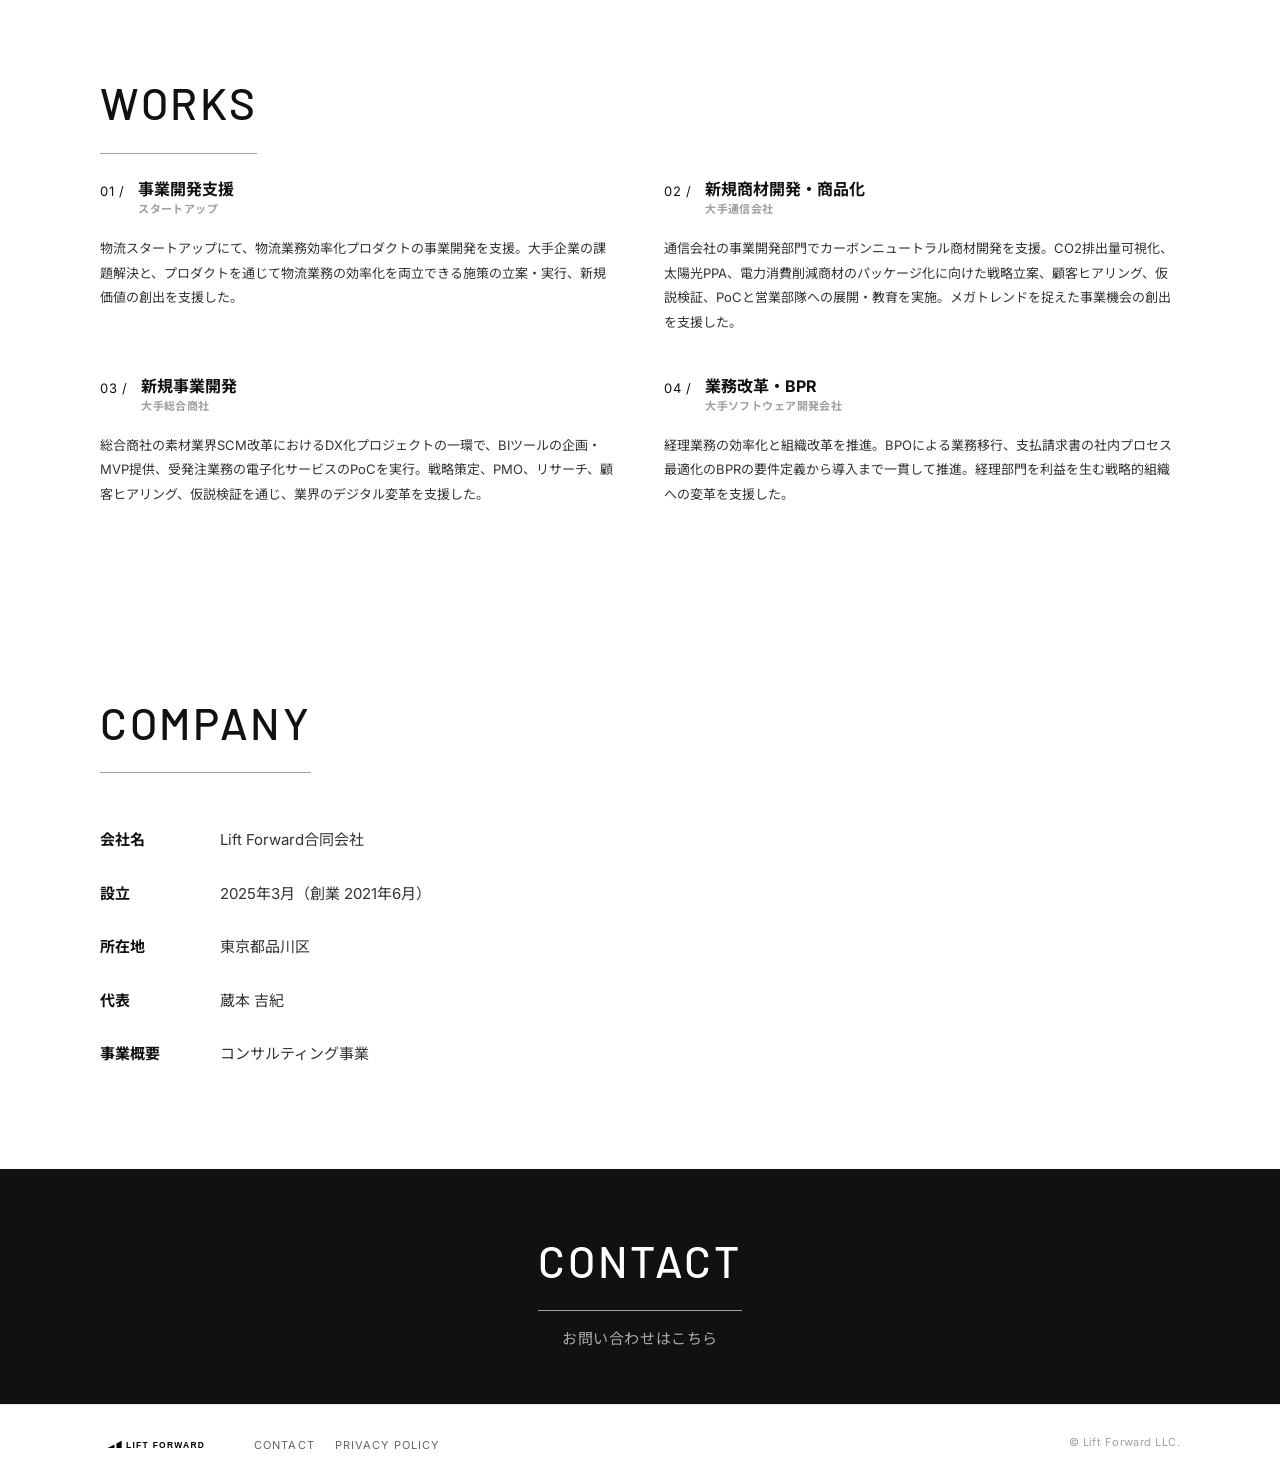
==== commit 173123e6: "fix: お問い合わせURLを新HubSpotフォームに更新、設立年月に創業日を追記 Co-Authored-By: Claude Sonnet 4.6 <noreply@anthropic.com>" ====
--- a/index.html
+++ b/index.html
@@ -161,7 +161,7 @@
         <dt>会社名</dt>
         <dd>Lift Forward合同会社</dd>
         <dt>設立</dt>
-        <dd>2025年3月</dd>
+        <dd>2025年3月（創業 2021年6月）</dd>
         <dt>所在地</dt>
         <dd>東京都品川区</dd>
         <dt>代表</dt>
@@ -172,7 +172,7 @@
     </section>
 
     <section id="contact" class="contact fade-in">
-      <a href="https://share.hsforms.com/1t3qfGLi1QRy1oQM1KG4_0g597ad" target="_blank" rel="noopener noreferrer">
+      <a href="https://42mtbp.share-na2.hsforms.com/2_3L29lLdQd2kLqpNpSA-Hw" target="_blank" rel="noopener noreferrer">
         <h2 class="heading--2 contact__heading">CONTACT</h2>
         <div class="contact__text">お問い合わせはこちら</div>
       </a>
